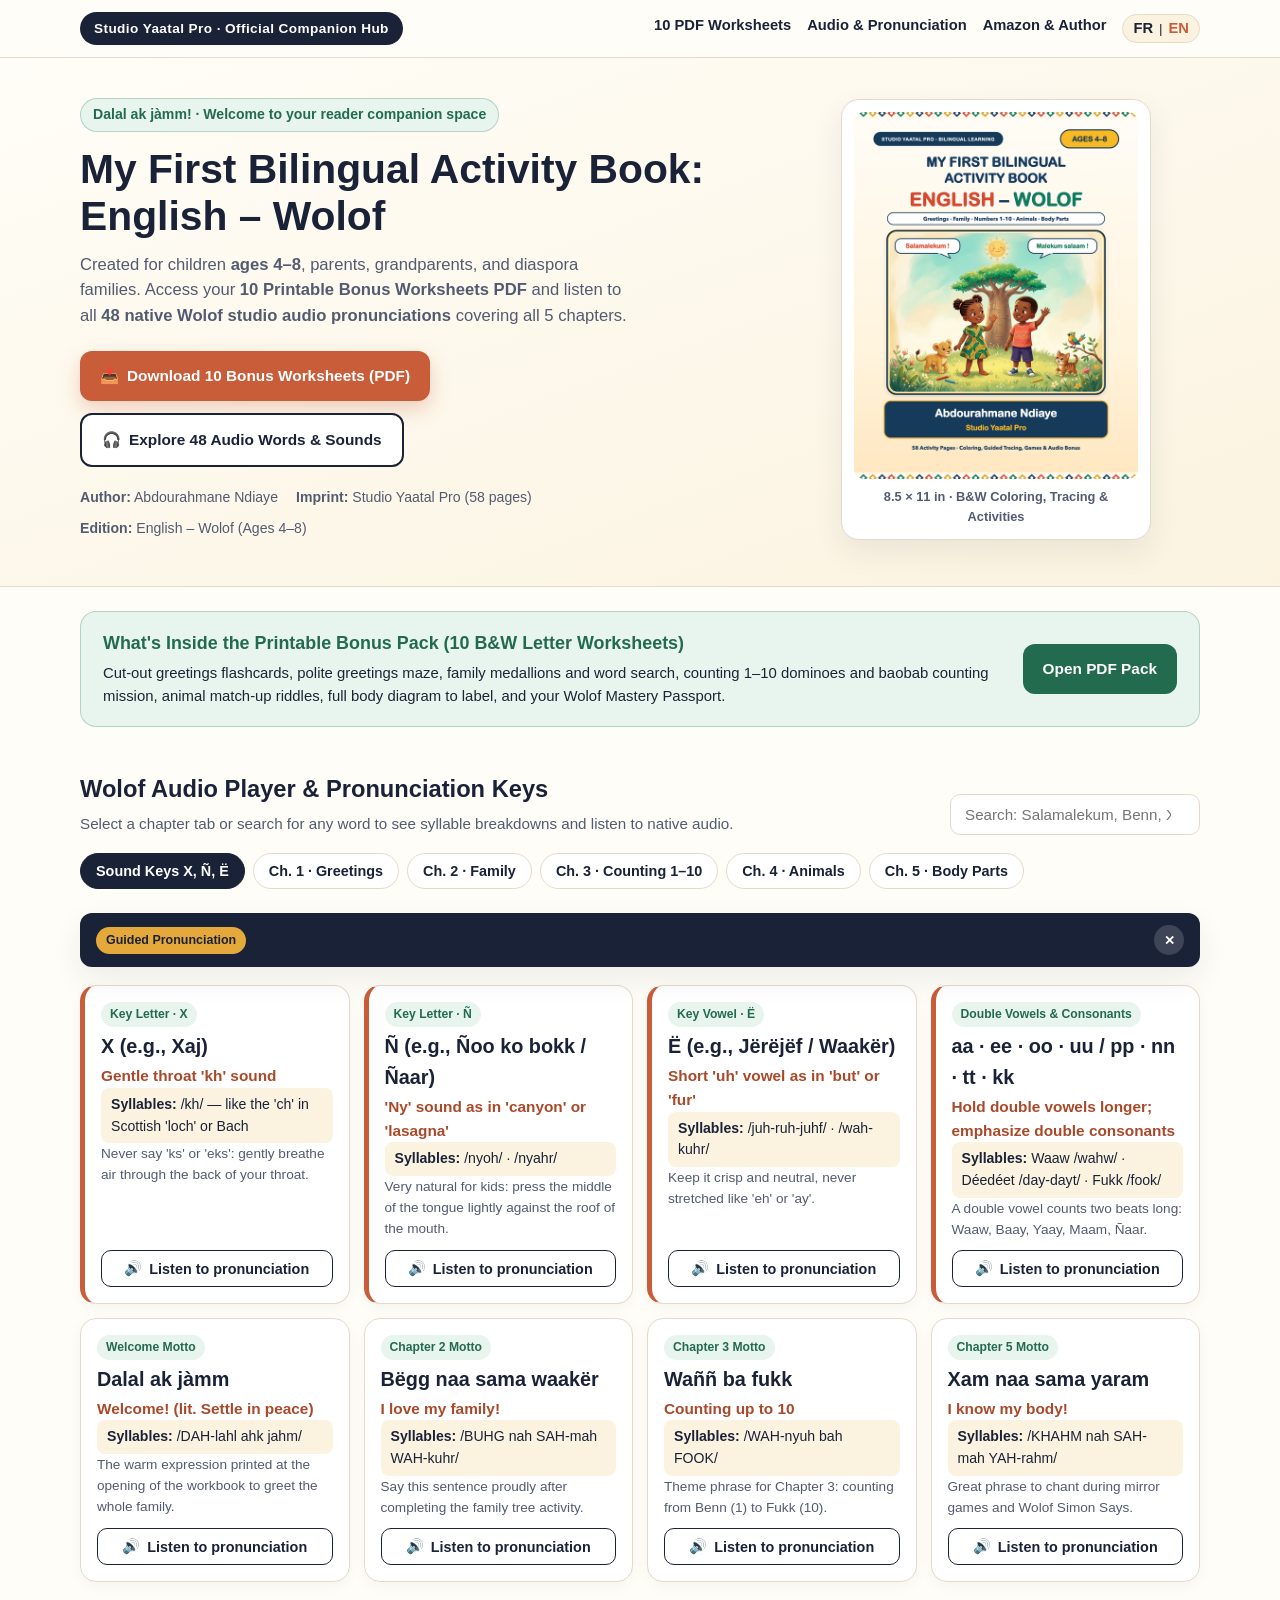
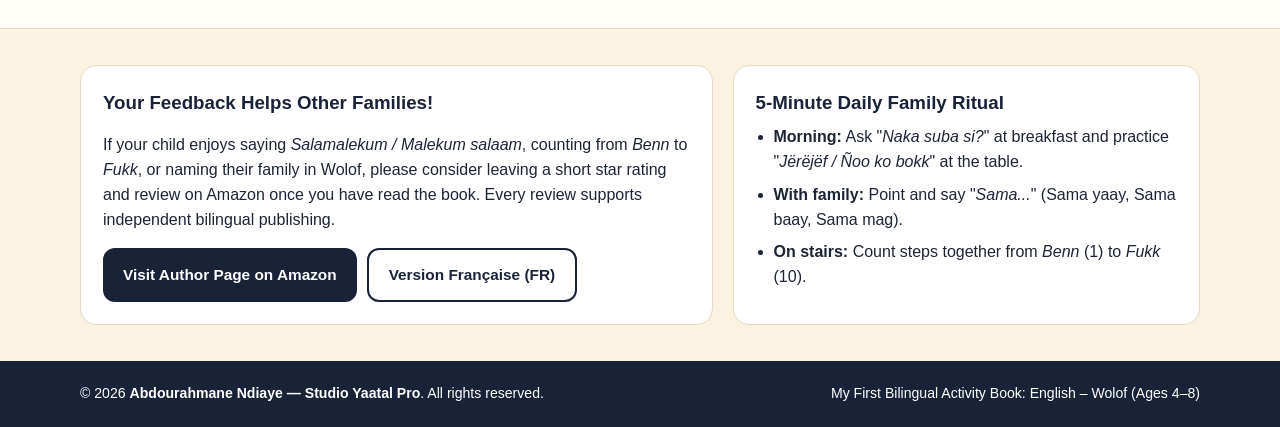
==== en/index.html @ fdca7476 "Add English–Wolof companion route (/en) with 10 worksheets PDF and audio guide" ====
<!DOCTYPE html>
<html lang="en">
<head>
  <meta charset="UTF-8">
  <meta name="viewport" content="width=device-width, initial-scale=1.0">
  <title>Companion Hub &amp; Wolof Audio Guide — Studio Yaatal Pro</title>
  <meta name="description" content="Download the 10 printable bonus worksheets and listen to native Wolof audio pronunciation for My First Bilingual Activity Book: English – Wolof (Ages 4–8) by Abdourahmane Ndiaye — Studio Yaatal Pro.">
  <link rel="icon" href="data:image/svg+xml,<svg xmlns='http://www.w3.org/2000/svg' viewBox='0 0 64 64'><rect width='64' height='64' rx='14' fill='%231A2238'/><text x='32' y='44' font-size='34' font-family='sans-serif' font-weight='bold' text-anchor='middle' fill='%23E5A93B'>Y</text></svg>">
  <link rel="stylesheet" href="/styles.css">
</head>
<body>
  <header class="site-header">
    <div class="container header-inner">
      <div class="brand-pill">Studio Yaatal Pro · Official Companion Hub</div>
      <nav class="quick-nav" aria-label="Quick navigation">
        <a href="#bonus-worksheets">10 PDF Worksheets</a>
        <a href="#pronunciation">Audio &amp; Pronunciation</a>
        <a href="#amazon-review">Amazon &amp; Author</a>
        <span class="lang-switch" aria-label="Language switcher">
          <a href="/">FR</a>
          <span aria-hidden="true">|</span>
          <a href="/en" class="lang-active" aria-current="page">EN</a>
        </span>
      </nav>
    </div>
  </header>

  <main>
    <!-- Hero -->
    <section class="hero">
      <div class="container hero-grid">
        <div class="hero-copy">
          <div class="welcome-tag">Dalal ak jàmm! · Welcome to your reader companion space</div>
          <h1>My First Bilingual Activity Book: English – Wolof</h1>
          <p class="hero-subtitle">
            Created for children <strong>ages 4–8</strong>, parents, grandparents, and diaspora families.
            Access your <strong>10 Printable Bonus Worksheets PDF</strong> and listen to all
            <strong>48 native Wolof studio audio pronunciations</strong> covering all 5 chapters.
          </p>
          <div class="hero-actions" id="bonus-worksheets">
            <a class="btn-primary" href="/downloads/pack_10_bonus_worksheets_en_yaatal_pro.pdf" download="pack_10_bonus_worksheets_en_yaatal_pro.pdf">
              <span aria-hidden="true">📥</span>
              Download 10 Bonus Worksheets (PDF)
            </a>
            <a class="btn-secondary" href="#pronunciation">
              <span aria-hidden="true">🎧</span>
              Explore 48 Audio Words &amp; Sounds
            </a>
          </div>
          <div class="hero-meta">
            <span><strong>Author:</strong> Abdourahmane Ndiaye</span>
            <span><strong>Imprint:</strong> Studio Yaatal Pro (58 pages)</span>
            <span><strong>Edition:</strong> English – Wolof (Ages 4–8)</span>
          </div>
        </div>

        <div class="hero-visual">
          <div class="cover-card">
            <img
              src="/assets/cover-preview-en.png"
              alt="Cover of My First Bilingual Activity Book: English – Wolof (Ages 4–8)"
              width="300"
              height="388"
            >
            <div class="cover-caption">8.5 × 11 in · B&amp;W Coloring, Tracing &amp; Activities</div>
          </div>
        </div>
      </div>
    </section>

    <!-- Bonus Pack Summary -->
    <section class="bonus-summary">
      <div class="container">
        <div class="summary-banner">
          <div>
            <h2>What's Inside the Printable Bonus Pack (10 B&amp;W Letter Worksheets)</h2>
            <p>Cut-out greetings flashcards, polite greetings maze, family medallions and word search, counting 1–10 dominoes and baobab counting mission, animal match-up riddles, full body diagram to label, and your Wolof Mastery Passport.</p>
          </div>
          <a class="btn-emerald" href="/downloads/pack_10_bonus_worksheets_en_yaatal_pro.pdf" target="_blank" rel="noopener">
            Open PDF Pack
          </a>
        </div>
      </div>
    </section>

    <!-- Audio & Pronunciation Explorer -->
    <section class="explorer-section" id="pronunciation">
      <div class="container">
        <div class="section-head">
          <div>
            <h2>Wolof Audio Player &amp; Pronunciation Keys</h2>
            <p>Select a chapter tab or search for any word to see syllable breakdowns and listen to native audio.</p>
          </div>
          <div class="search-wrap">
            <label for="word-search" class="sr-only">Search a word in Wolof or English</label>
            <input
              id="word-search"
              type="search"
              placeholder="Search: Salamalekum, Benn, Xaj..."
              autocomplete="off"
            >
          </div>
        </div>

        <div class="tabs-bar" role="tablist" aria-label="Workbook chapters">
          <button class="tab-btn active" role="tab" aria-selected="true" data-tab="cles">
            Sound Keys X, Ñ, Ë
          </button>
          <button class="tab-btn" role="tab" aria-selected="false" data-tab="ch1">
            Ch. 1 · Greetings
          </button>
          <button class="tab-btn" role="tab" aria-selected="false" data-tab="ch2">
            Ch. 2 · Family
          </button>
          <button class="tab-btn" role="tab" aria-selected="false" data-tab="ch3">
            Ch. 3 · Counting 1–10
          </button>
          <button class="tab-btn" role="tab" aria-selected="false" data-tab="ch4">
            Ch. 4 · Animals
          </button>
          <button class="tab-btn" role="tab" aria-selected="false" data-tab="ch5">
            Ch. 5 · Body Parts
          </button>
        </div>

        <div id="audio-status-banner" class="audio-banner" role="status" aria-live="polite" hidden>
          <div class="audio-banner-badge" id="audio-banner-mode">Guided Pronunciation</div>
          <div class="audio-banner-body">
            <strong id="audio-banner-word"></strong>
            <span id="audio-banner-text"></span>
          </div>
          <button type="button" class="audio-banner-close" id="audio-banner-close" aria-label="Close player banner">✕</button>
        </div>

        <div id="explorer-content" class="cards-grid"></div>
      </div>
    </section>

    <!-- Amazon Review & Family Ritual -->
    <section class="community-section" id="amazon-review">
      <div class="container community-grid">
        <div class="community-card">
          <h3>Your Feedback Helps Other Families!</h3>
          <p>
            If your child enjoys saying <em>Salamalekum / Malekum salaam</em>, counting from <em>Benn</em> to <em>Fukk</em>, or naming their family in Wolof, please consider leaving a short star rating and review on Amazon once you have read the book. Every review supports independent bilingual publishing.
          </p>
          <div style="display: flex; flex-wrap: wrap; gap: 10px; margin-top: 10px;">
            <a class="btn-terracotta" style="margin-top: 0;" href="https://www.amazon.com/author/abdourahmane-ndiaye" target="_blank" rel="noopener">
              Visit Author Page on Amazon
            </a>
            <a class="btn-secondary" href="/">
              Version Française (FR)
            </a>
          </div>
        </div>
        <div class="community-card tip-card">
          <h3>5-Minute Daily Family Ritual</h3>
          <ul class="ritual-list">
            <li><strong>Morning:</strong> Ask "<em>Naka suba si?</em>" at breakfast and practice "<em>Jërëjëf / Ñoo ko bokk</em>" at the table.</li>
            <li><strong>With family:</strong> Point and say "<em>Sama...</em>" (Sama yaay, Sama baay, Sama mag).</li>
            <li><strong>On stairs:</strong> Count steps together from <em>Benn</em> (1) to <em>Fukk</em> (10).</li>
          </ul>
        </div>
      </div>
    </section>
  </main>

  <footer class="site-footer">
    <div class="container footer-inner">
      <p>© 2026 <strong>Abdourahmane Ndiaye — Studio Yaatal Pro</strong>. All rights reserved.</p>
      <p>My First Bilingual Activity Book: English – Wolof (Ages 4–8)</p>
    </div>
  </footer>

  <script src="/en/app.js" defer></script>
</body>
</html>
---- styles.css ----
:root {
  --cream: #FFFDF7;
  --cream-warm: #FBF3E0;
  --indigo: #1A2238;
  --indigo-soft: #2A3556;
  --terracotta: #C95D3A;
  --terracotta-dark: #A9492A;
  --emerald: #236B4E;
  --emerald-soft: #E8F4EE;
  --gold: #E5A93B;
  --ink: #1D2433;
  --muted: #525B70;
  --border: #E5DACA;
  --radius: 16px;
  --shadow: 0 12px 30px rgba(26, 34, 56, 0.08);
}

* {
  box-sizing: border-box;
}

html {
  scroll-behavior: smooth;
}

body {
  margin: 0;
  font-family: -apple-system, BlinkMacSystemFont, "Avenir Next", "Segoe UI", Roboto, sans-serif;
  background: var(--cream);
  color: var(--ink);
  line-height: 1.55;
}

.sr-only {
  position: absolute;
  width: 1px;
  height: 1px;
  padding: 0;
  margin: -1px;
  overflow: hidden;
  clip: rect(0, 0, 0, 0);
  white-space: nowrap;
  border: 0;
}

.container {
  width: min(1120px, 92%);
  margin: 0 auto;
}

/* Header */
.site-header {
  background: #FFFDF7;
  border-bottom: 1px solid var(--border);
  position: relative;
}

.header-inner {
  display: flex;
  align-items: center;
  justify-content: space-between;
  gap: 16px;
  padding: 12px 0;
  flex-wrap: wrap;
}

.brand-pill {
  background: var(--indigo);
  color: #FFFFFF;
  font-weight: 700;
  font-size: 0.85rem;
  letter-spacing: 0.03em;
  padding: 6px 14px;
  border-radius: 999px;
}

.quick-nav {
  display: flex;
  gap: 16px;
  flex-wrap: wrap;
}

.quick-nav a {
  color: var(--indigo);
  text-decoration: none;
  font-weight: 600;
  font-size: 0.92rem;
}

.quick-nav a:hover {
  color: var(--terracotta);
}

/* Hero */
.hero {
  background: linear-gradient(160deg, var(--cream) 0%, var(--cream-warm) 100%);
  padding: 40px 0 46px;
  border-bottom: 1px solid var(--border);
}

.hero-grid {
  display: grid;
  grid-template-columns: 1.25fr 0.75fr;
  gap: 32px;
  align-items: center;
}

.welcome-tag {
  display: inline-block;
  background: var(--emerald-soft);
  color: var(--emerald);
  border: 1px solid rgba(35, 107, 78, 0.25);
  font-weight: 700;
  font-size: 0.88rem;
  padding: 5px 12px;
  border-radius: 999px;
  margin-bottom: 14px;
}

.hero h1 {
  margin: 0 0 12px;
  font-size: clamp(1.75rem, 3.2vw, 2.55rem);
  line-height: 1.15;
  color: var(--indigo);
  font-weight: 800;
}

.hero-subtitle {
  margin: 0 0 22px;
  font-size: 1.04rem;
  color: var(--muted);
  max-width: 60ch;
}

.hero-actions {
  display: flex;
  flex-wrap: wrap;
  gap: 12px;
  margin-bottom: 20px;
}

.btn-primary,
.btn-secondary,
.btn-emerald,
.btn-terracotta {
  display: inline-flex;
  align-items: center;
  justify-content: center;
  gap: 8px;
  padding: 13px 20px;
  border-radius: 12px;
  font-weight: 700;
  font-size: 0.96rem;
  text-decoration: none;
  border: none;
  cursor: pointer;
  transition: transform 0.15s ease, background-color 0.15s ease;
}

.btn-primary {
  background: var(--terracotta);
  color: #FFFFFF;
  box-shadow: 0 8px 20px rgba(201, 93, 58, 0.28);
}

.btn-primary:hover {
  background: var(--terracotta-dark);
  transform: translateY(-1px);
}

.btn-secondary {
  background: #FFFFFF;
  color: var(--indigo);
  border: 2px solid var(--indigo);
}

.btn-secondary:hover {
  background: var(--indigo);
  color: #FFFFFF;
}

.btn-emerald {
  background: var(--emerald);
  color: #FFFFFF;
  white-space: nowrap;
}

.btn-terracotta {
  background: var(--indigo);
  color: #FFFFFF;
  margin-top: 8px;
}

.hero-meta {
  display: flex;
  flex-wrap: wrap;
  gap: 10px 18px;
  font-size: 0.88rem;
  color: var(--muted);
}

.hero-visual {
  display: flex;
  justify-content: center;
}

.cover-card {
  background: #FFFFFF;
  padding: 12px;
  border-radius: 18px;
  border: 1px solid var(--border);
  box-shadow: var(--shadow);
  text-align: center;
  max-width: 310px;
}

.cover-card img {
  width: 100%;
  height: auto;
  border-radius: 10px;
  display: block;
}

.cover-caption {
  margin-top: 8px;
  font-size: 0.8rem;
  font-weight: 600;
  color: var(--muted);
}

/* Bonus Summary Banner */
.bonus-summary {
  padding: 24px 0 10px;
}

.summary-banner {
  background: var(--emerald-soft);
  border: 1.5px solid rgba(35, 107, 78, 0.25);
  border-radius: var(--radius);
  padding: 18px 22px;
  display: flex;
  align-items: center;
  justify-content: space-between;
  gap: 20px;
}

.summary-banner h2 {
  margin: 0 0 4px;
  font-size: 1.12rem;
  color: var(--emerald);
}

.summary-banner p {
  margin: 0;
  font-size: 0.93rem;
  color: var(--ink);
}

/* Explorer */
.explorer-section {
  padding: 34px 0 46px;
}

.section-head {
  display: flex;
  align-items: flex-end;
  justify-content: space-between;
  gap: 16px;
  margin-bottom: 18px;
  flex-wrap: wrap;
}

.section-head h2 {
  margin: 0 0 4px;
  font-size: 1.48rem;
  color: var(--indigo);
}

.section-head p {
  margin: 0;
  color: var(--muted);
  font-size: 0.95rem;
}

.search-wrap input {
  width: min(320px, 100%);
  min-width: 250px;
  padding: 11px 14px;
  border: 1.5px solid var(--border);
  border-radius: 10px;
  font-size: 0.95rem;
  background: #FFFFFF;
  color: var(--ink);
}

.search-wrap input:focus {
  outline: 2px solid var(--terracotta);
  border-color: var(--terracotta);
}

.tabs-bar {
  display: flex;
  gap: 8px;
  overflow-x: auto;
  padding-bottom: 8px;
  margin-bottom: 16px;
}

.tab-btn {
  border: 1.5px solid var(--border);
  background: #FFFFFF;
  color: var(--indigo);
  font-weight: 700;
  font-size: 0.9rem;
  padding: 9px 15px;
  border-radius: 999px;
  cursor: pointer;
  white-space: nowrap;
  transition: all 0.15s ease;
}

.tab-btn:hover {
  border-color: var(--indigo);
}

.tab-btn.active {
  background: var(--indigo);
  color: #FFFFFF;
  border-color: var(--indigo);
}

/* Audio Banner */
.audio-banner {
  background: var(--indigo);
  color: #FFFFFF;
  border-radius: 12px;
  padding: 12px 16px;
  margin-bottom: 18px;
  display: flex;
  align-items: center;
  flex-wrap: wrap;
  gap: 10px 12px;
  box-shadow: var(--shadow);
  position: relative;
}

.audio-banner-badge {
  background: var(--gold);
  color: var(--indigo);
  font-weight: 800;
  font-size: 0.78rem;
  padding: 4px 10px;
  border-radius: 999px;
  white-space: nowrap;
}

.audio-banner-body {
  flex: 1;
  display: flex;
  flex-direction: column;
  font-size: 0.94rem;
}

.audio-banner-close {
  background: rgba(255, 255, 255, 0.16);
  color: #FFFFFF;
  border: none;
  width: 30px;
  height: 30px;
  border-radius: 999px;
  cursor: pointer;
  font-weight: 700;
}

/* Word Cards */
.cards-grid {
  display: grid;
  grid-template-columns: repeat(auto-fill, minmax(265px, 1fr));
  gap: 14px;
}

.word-card {
  background: #FFFFFF;
  border: 1.5px solid var(--border);
  border-radius: var(--radius);
  padding: 16px;
  display: flex;
  flex-direction: column;
  justify-content: space-between;
  gap: 10px;
  box-shadow: 0 4px 14px rgba(26, 34, 56, 0.04);
}

.word-card.key-card {
  border-left: 5px solid var(--terracotta);
}

.word-top {
  display: flex;
  justify-content: space-between;
  align-items: flex-start;
  gap: 8px;
}

.word-tag {
  font-size: 0.76rem;
  font-weight: 700;
  color: var(--emerald);
  background: var(--emerald-soft);
  padding: 3px 9px;
  border-radius: 999px;
}

.word-wolof {
  font-size: 1.24rem;
  font-weight: 800;
  color: var(--indigo);
  margin: 4px 0 2px;
}

.word-fr {
  font-size: 0.96rem;
  font-weight: 600;
  color: var(--terracotta-dark);
}

.word-phonetic {
  background: var(--cream-warm);
  border-radius: 8px;
  padding: 6px 10px;
  font-size: 0.88rem;
  color: var(--indigo);
}

.word-tip {
  font-size: 0.85rem;
  color: var(--muted);
}

.listen-btn {
  width: 100%;
  border: 1.5px solid var(--indigo);
  background: #FFFFFF;
  color: var(--indigo);
  font-weight: 700;
  font-size: 0.9rem;
  padding: 9px 12px;
  border-radius: 10px;
  cursor: pointer;
  display: flex;
  align-items: center;
  justify-content: center;
  gap: 7px;
  transition: background-color 0.15s ease, color 0.15s ease;
}

.listen-btn:hover,
.listen-btn.playing {
  background: var(--indigo);
  color: #FFFFFF;
}

.empty-state {
  grid-column: 1 / -1;
  text-align: center;
  padding: 28px;
  background: #FFFFFF;
  border: 1.5px dashed var(--border);
  border-radius: var(--radius);
  color: var(--muted);
}

/* Community & Footer */
.community-section {
  background: var(--cream-warm);
  border-top: 1px solid var(--border);
  padding: 36px 0;
}

.community-grid {
  display: grid;
  grid-template-columns: 1.15fr 0.85fr;
  gap: 20px;
}

.community-card {
  background: #FFFFFF;
  border: 1px solid var(--border);
  border-radius: var(--radius);
  padding: 22px;
}

.community-card h3 {
  margin: 0 0 8px;
  color: var(--indigo);
}

.ritual-list {
  margin: 0;
  padding-left: 18px;
}

.ritual-list li {
  margin-bottom: 8px;
}

.site-footer {
  background: var(--indigo);
  color: #FFFFFF;
  padding: 22px 0;
  font-size: 0.88rem;
}

.footer-inner {
  display: flex;
  justify-content: space-between;
  flex-wrap: wrap;
  gap: 8px;
}

.footer-inner p {
  margin: 0;
}

@media (max-width: 820px) {
  .hero-grid,
  .community-grid,
  .summary-banner {
    grid-template-columns: 1fr;
    flex-direction: column;
    align-items: flex-start;
  }

  .hero {
    padding: 26px 0 32px;
  }

  .cover-card {
    max-width: 240px;
  }
}

.lang-switch {
  display: inline-flex;
  align-items: center;
  gap: 6px;
  background: var(--cream-warm);
  border: 1px solid var(--border);
  border-radius: 999px;
  padding: 2px 10px;
  font-size: 0.85rem;
}

.lang-switch a.lang-active {
  color: var(--terracotta);
  font-weight: 800;
}
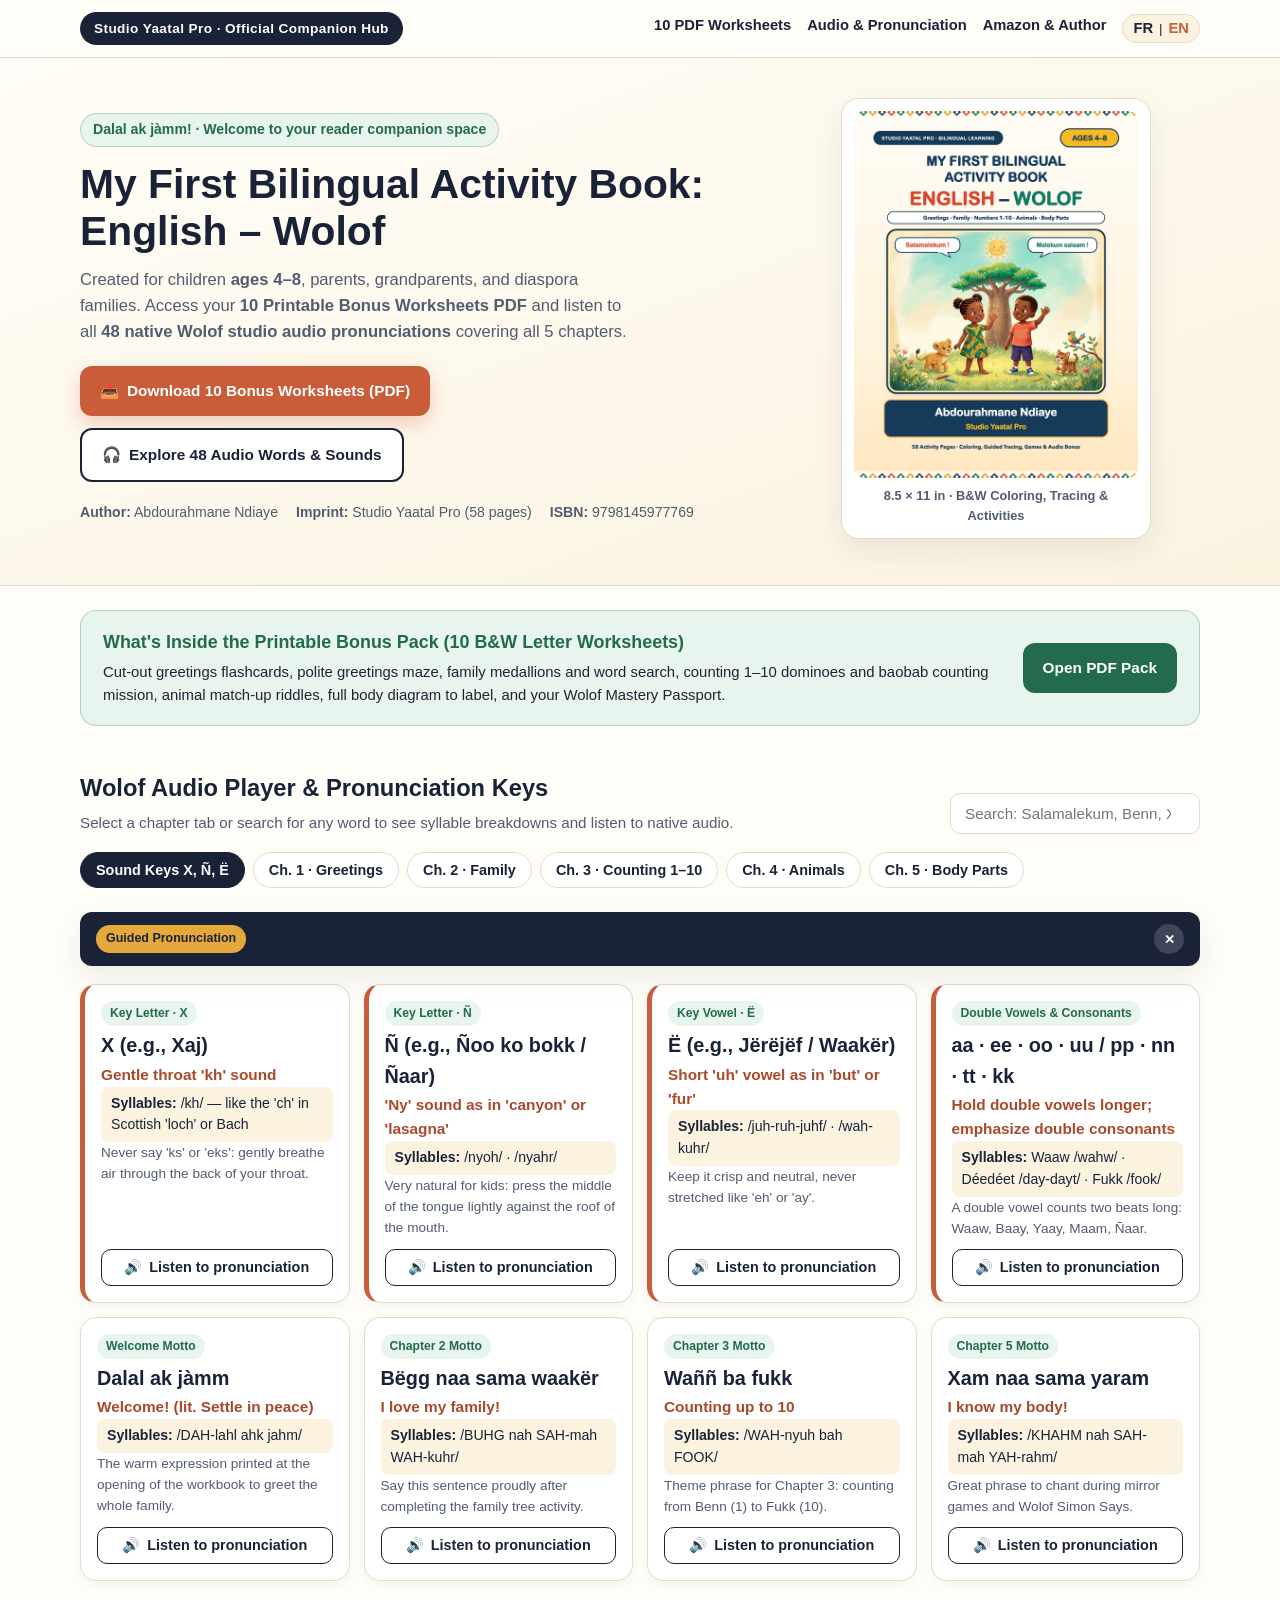
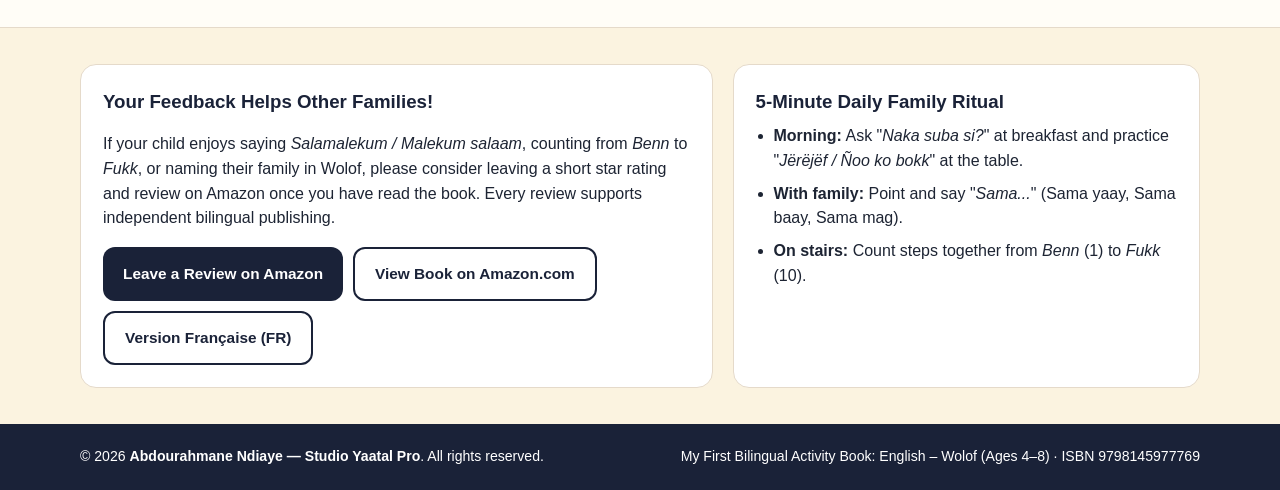
==== commit a183058d: "Link EN companion page directly to Amazon ASIN B0HSYDM5VQ and ISBN 9798145977769" ====
--- a/en/index.html
+++ b/en/index.html
@@ -50,7 +50,7 @@
           <div class="hero-meta">
             <span><strong>Author:</strong> Abdourahmane Ndiaye</span>
             <span><strong>Imprint:</strong> Studio Yaatal Pro (58 pages)</span>
-            <span><strong>Edition:</strong> English – Wolof (Ages 4–8)</span>
+            <span><strong>ISBN:</strong> 9798145977769</span>
           </div>
         </div>
 
@@ -145,8 +145,11 @@
             If your child enjoys saying <em>Salamalekum / Malekum salaam</em>, counting from <em>Benn</em> to <em>Fukk</em>, or naming their family in Wolof, please consider leaving a short star rating and review on Amazon once you have read the book. Every review supports independent bilingual publishing.
           </p>
           <div style="display: flex; flex-wrap: wrap; gap: 10px; margin-top: 10px;">
-            <a class="btn-terracotta" style="margin-top: 0;" href="https://www.amazon.com/author/abdourahmane-ndiaye" target="_blank" rel="noopener">
-              Visit Author Page on Amazon
+            <a class="btn-terracotta" style="margin-top: 0;" href="https://www.amazon.com/review/create-review/?asin=B0HSYDM5VQ" target="_blank" rel="noopener">
+              Leave a Review on Amazon
+            </a>
+            <a class="btn-secondary" href="https://www.amazon.com/dp/B0HSYDM5VQ" target="_blank" rel="noopener">
+              View Book on Amazon.com
             </a>
             <a class="btn-secondary" href="/">
               Version Française (FR)
@@ -168,7 +171,7 @@
   <footer class="site-footer">
     <div class="container footer-inner">
       <p>© 2026 <strong>Abdourahmane Ndiaye — Studio Yaatal Pro</strong>. All rights reserved.</p>
-      <p>My First Bilingual Activity Book: English – Wolof (Ages 4–8)</p>
+      <p>My First Bilingual Activity Book: English – Wolof (Ages 4–8) · ISBN 9798145977769</p>
     </div>
   </footer>
 
